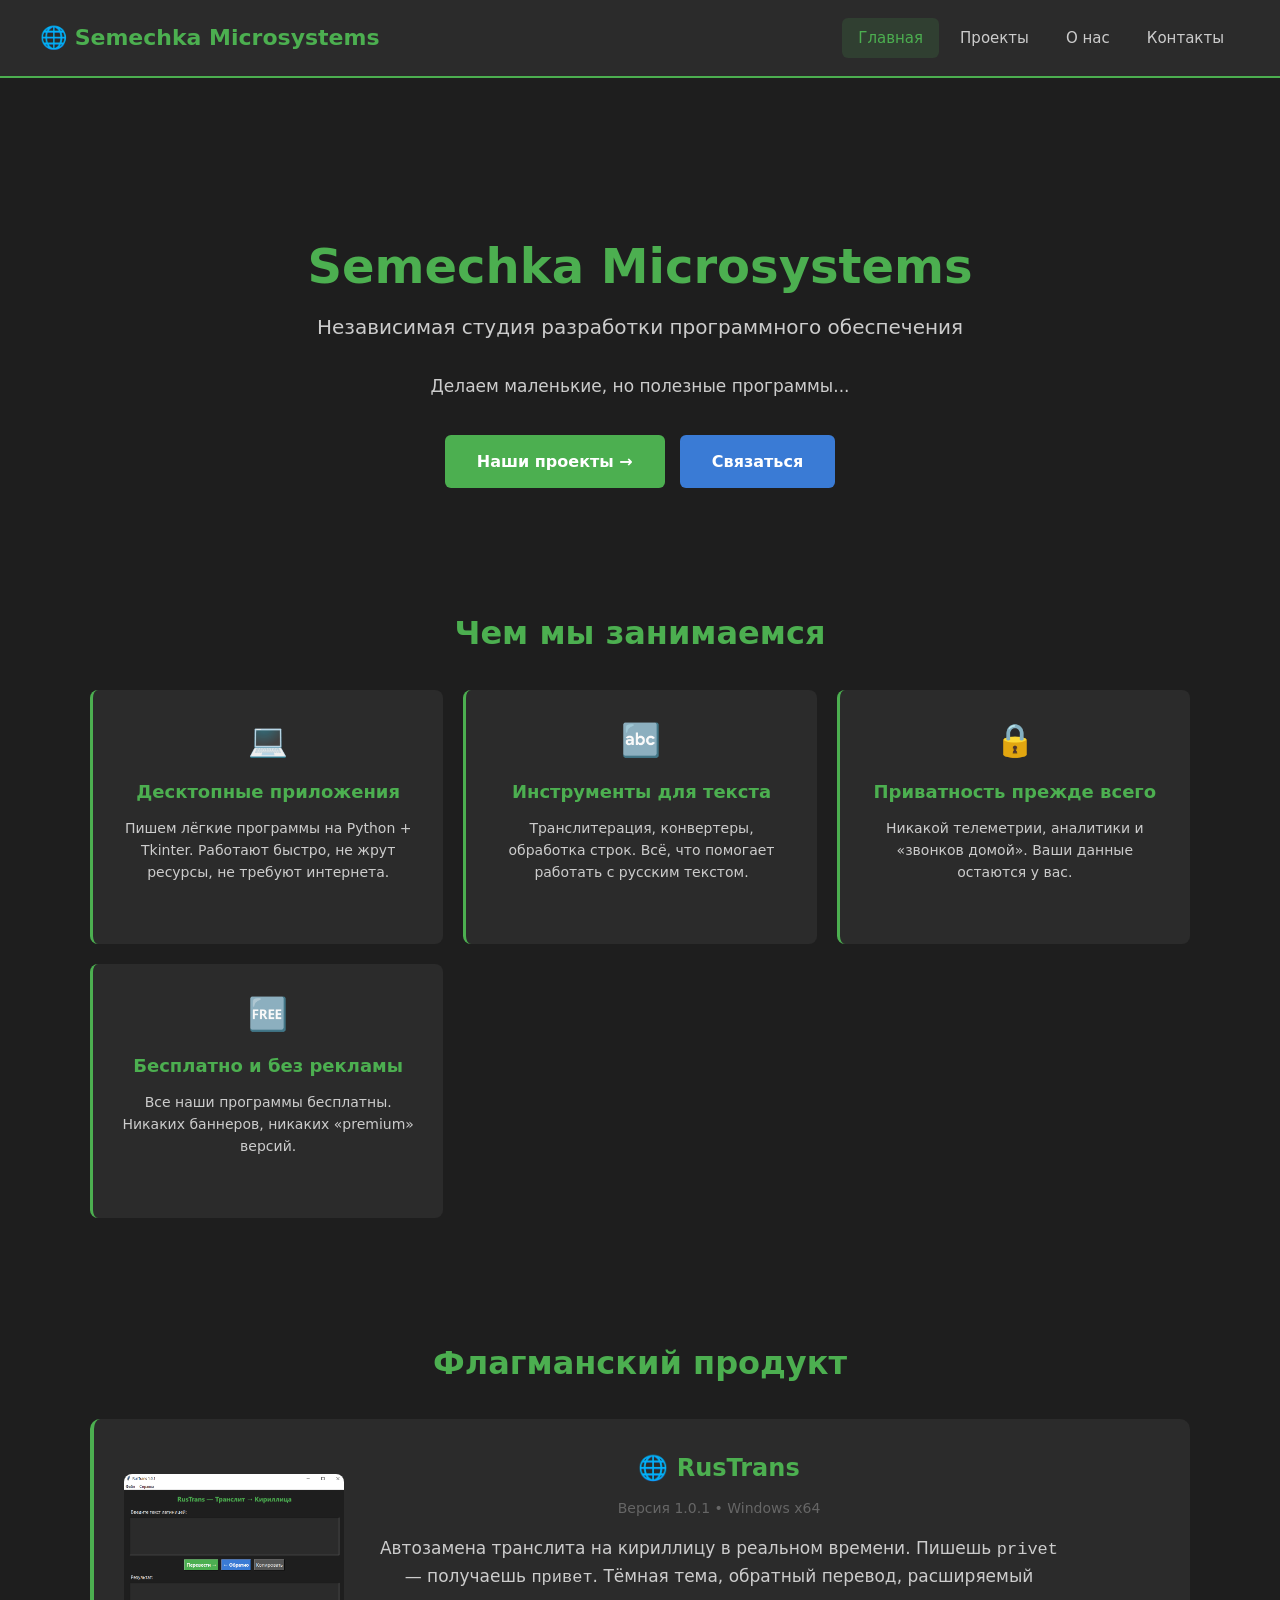
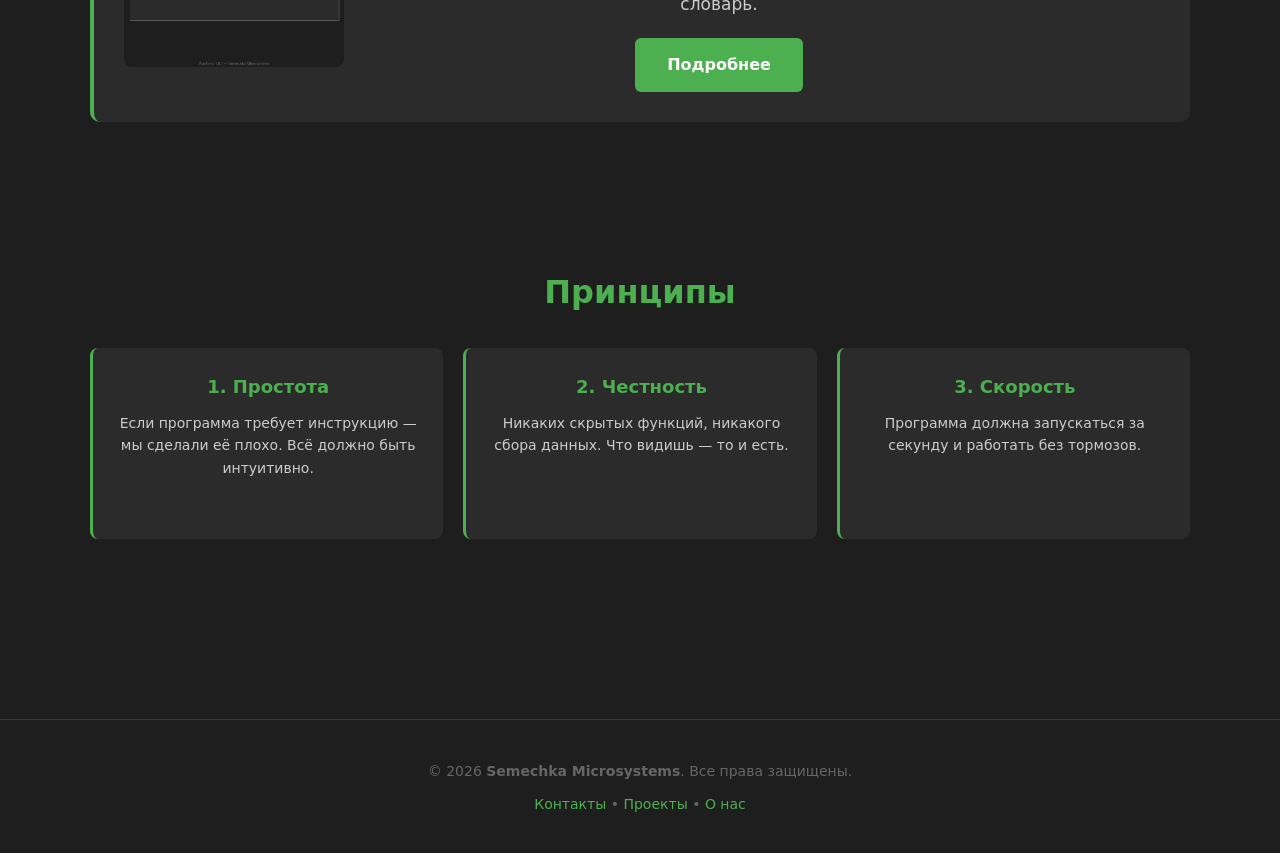
==== index.html @ a8127fbb "Initial commit: Semechka Microsystems site" ====
<!DOCTYPE html>
<html lang="ru">
<head>
<meta charset="UTF-8">
<meta name="viewport" content="width=device-width, initial-scale=1.0">

<title>Semechka Microsystems — Штаб</title>
<meta name="description" content="Semechka Microsystems — независимая студия разработки ПО. RusTrans и другие проекты.">
<meta name="author" content="Semechka Microsystems">
<meta name="theme-color" content="#4CAF50">

<link rel="icon" type="image/x-icon" href="./favicon.ico">
<link rel="icon" type="image/png" sizes="32x32" href="./favicon-32x32.png">
<link rel="icon" type="image/png" sizes="16x16" href="./favicon-16x16.png">
<link rel="apple-touch-icon" sizes="180x180" href="./apple-touch-icon.png">
<link rel="manifest" href="./site.webmanifest">

<meta property="og:title" content="Semechka Microsystems">
<meta property="og:description" content="Независимая студия разработки ПО. RusTrans и другие проекты.">
<meta property="og:image" content="./android-chrome-512x512.png">
<meta property="og:type" content="website">

<meta name="twitter:card" content="summary_large_image">
<meta name="twitter:title" content="Semechka Microsystems">
<meta name="twitter:description" content="Независимая студия разработки ПО.">

<link rel="stylesheet" href="style.css">
</head>
<body>

<header>
  <a href="index.html" class="logo">
  🌐 Semechka Microsystems
</a>
  <nav>
    <a href="index.html" class="active">Главная</a>
    <a href="projects.html">Проекты</a>
    <a href="about.html">О нас</a>
    <a href="contact.html">Контакты</a>
  </nav>
</header>

<main>

<section class="hero">
  <section class="hero">
  <h1>Semechka Microsystems</h1>
  <div class="subtitle">Независимая студия разработки программного обеспечения</div>
  <p>Делаем маленькие, но полезные программы...</p>
  <a href="projects.html" class="btn">Наши проекты →</a>
  <a href="contact.html" class="btn btn-secondary">Связаться</a>
</section>

<section class="section container">
  <h2>Чем мы занимаемся</h2>
  <div class="grid">
    <div class="card">
      <span class="icon">💻</span>
      <h3>Десктопные приложения</h3>
      <p>Пишем лёгкие программы на Python + Tkinter. Работают быстро, не жрут ресурсы, не требуют интернета.</p>
    </div>
    <div class="card">
      <span class="icon">🔤</span>
      <h3>Инструменты для текста</h3>
      <p>Транслитерация, конвертеры, обработка строк. Всё, что помогает работать с русским текстом.</p>
    </div>
    <div class="card">
      <span class="icon">🔒</span>
      <h3>Приватность прежде всего</h3>
      <p>Никакой телеметрии, аналитики и «звонков домой». Ваши данные остаются у вас.</p>
    </div>
    <div class="card">
      <span class="icon">🆓</span>
      <h3>Бесплатно и без рекламы</h3>
      <p>Все наши программы бесплатны. Никаких баннеров, никаких «premium» версий.</p>
    </div>
  </div>
</section>

<section class="section container">
  <h2>Флагманский продукт</h2>
  <div class="project">
    <img src="assets/screenshot-rustrans.png" alt="RusTrans">
    <div class="project-info">
      <h3>🌐 RusTrans</h3>
      <div class="version">Версия 1.0.1 • Windows x64</div>
      <p>Автозамена транслита на кириллицу в реальном времени. Пишешь <code>privet</code> — получаешь <code>привет</code>. Тёмная тема, обратный перевод, расширяемый словарь.</p>
      <a href="projects.html" class="btn">Подробнее</a>
    </div>
  </div>
</section>

<section class="section container">
  <h2>Принципы</h2>
  <div class="grid">
    <div class="card">
      <h3>1. Простота</h3>
      <p>Если программа требует инструкцию — мы сделали её плохо. Всё должно быть интуитивно.</p>
    </div>
    <div class="card">
      <h3>2. Честность</h3>
      <p>Никаких скрытых функций, никакого сбора данных. Что видишь — то и есть.</p>
    </div>
    <div class="card">
      <h3>3. Скорость</h3>
      <p>Программа должна запускаться за секунду и работать без тормозов.</p>
    </div>
  </div>
</section>

</main>

<footer>
  <p>© 2026 <strong>Semechka Microsystems</strong>. Все права защищены.</p>
  <div class="footer-links">
    <a href="contact.html">Контакты</a> •
    <a href="projects.html">Проекты</a> •
    <a href="about.html">О нас</a>
  </div>
</footer>

</body>
</html>
---- style.css ----
/* ============================================================
   Semechka Microsystems — общие стили
   ============================================================ */

* { margin: 0; padding: 0; box-sizing: border-box; }

:root {
  --bg: #1e1e1e;
  --bg-alt: #2b2b2b;
  --bg-hover: #3a3a3a;
  --accent: #4CAF50;
  --accent-hover: #45a049;
  --accent-blue: #3a7bd5;
  --text: #ffffff;
  --text-dim: #cccccc;
  --text-mute: #666666;
  --border: #3a3a3a;
}

body {
  font-family: 'Segoe UI', system-ui, -apple-system, sans-serif;
  background: var(--bg);
  color: var(--text);
  line-height: 1.6;
  min-height: 100vh;
  display: flex;
  flex-direction: column;
}

/* ---------- Шапка ---------- */
header {
  background: var(--bg-alt);
  padding: 18px 40px;
  display: flex;
  justify-content: space-between;
  align-items: center;
  border-bottom: 2px solid var(--accent);
  position: sticky;
  top: 0;
  z-index: 100;
}

.logo {
  font-size: 22px;
  font-weight: bold;
  color: var(--accent);
  display: flex;
  align-items: center;
  gap: 12px;
  text-decoration: none;
}
.logo img {
  height: 36px;
  width: auto;
  image-rendering: pixelated;
}
.logo:hover { color: var(--accent-hover); }
.logo:hover img { opacity: 0.85; }

nav { display: flex; gap: 5px; }
nav a {
  color: var(--text-dim);
  text-decoration: none;
  padding: 8px 16px;
  border-radius: 6px;
  transition: all 0.2s;
  font-size: 15px;
}
nav a:hover { color: var(--accent); background: rgba(76, 175, 80, 0.1); }
nav a.active { color: var(--accent); background: rgba(76, 175, 80, 0.15); }

/* ---------- Контент ---------- */
main { flex: 1; }

.container {
  max-width: 1100px;
  margin: 0 auto;
  padding: 0 20px;
}

.hero {
  text-align: center;
  padding: 80px 20px 60px;
}
.hero .hero-logo {
  height: 120px;
  margin-bottom: 25px;
  image-rendering: pixelated;
}
.hero h1 {
  font-size: 48px;
  color: var(--accent);
  margin-bottom: 15px;
  line-height: 1.2;
}
.hero .subtitle {
  font-size: 20px;
  color: var(--text-dim);
  margin-bottom: 30px;
}
.hero p {
  font-size: 17px;
  color: var(--text-dim);
  max-width: 700px;
  margin: 0 auto 35px;
}

/* ---------- Кнопки ---------- */
.btn {
  display: inline-block;
  background: var(--accent);
  color: white;
  padding: 14px 32px;
  border-radius: 6px;
  text-decoration: none;
  font-weight: bold;
  font-size: 16px;
  transition: all 0.2s;
  border: none;
  cursor: pointer;
}
.btn:hover { background: var(--accent-hover); transform: translateY(-2px); }

.btn-secondary {
  background: var(--accent-blue);
  margin-left: 10px;
}
.btn-secondary:hover { background: #3268b3; }

.btn-outline {
  background: transparent;
  border: 2px solid var(--accent);
  color: var(--accent);
}
.btn-outline:hover { background: var(--accent); color: white; }

/* ---------- Секции ---------- */
.section { padding: 60px 0; }
.section h2 {
  color: var(--accent);
  font-size: 32px;
  margin-bottom: 30px;
  text-align: center;
}
.section h3 {
  color: var(--accent);
  font-size: 22px;
  margin-bottom: 15px;
}

/* ---------- Карточки ---------- */
.grid {
  display: grid;
  grid-template-columns: repeat(auto-fit, minmax(280px, 1fr));
  gap: 20px;
}

.card {
  background: var(--bg-alt);
  padding: 25px;
  border-radius: 8px;
  border-left: 3px solid var(--accent);
  transition: transform 0.2s, box-shadow 0.2s;
}
.card:hover {
  transform: translateY(-4px);
  box-shadow: 0 8px 24px rgba(76, 175, 80, 0.15);
}
.card h3 { color: var(--accent); margin-bottom: 10px; font-size: 18px; }
.card p { color: var(--text-dim); font-size: 14px; }
.card .icon { font-size: 32px; margin-bottom: 12px; display: block; }

/* ---------- Проект ---------- */
.project {
  background: var(--bg-alt);
  border-radius: 10px;
  padding: 30px;
  margin-bottom: 25px;
  border-left: 4px solid var(--accent);
  display: flex;
  gap: 25px;
  align-items: center;
}
.project img {
  width: 220px;
  border-radius: 8px;
  flex-shrink: 0;
}
.project-placeholder {
  width: 220px;
  height: 140px;
  background: #1a1a1a;
  border-radius: 8px;
  display: flex;
  align-items: center;
  justify-content: center;
  font-size: 48px;
  flex-shrink: 0;
}
.project-info h3 {
  color: var(--accent);
  font-size: 24px;
  margin-bottom: 10px;
}
.project-info .version {
  color: var(--text-mute);
  font-size: 14px;
  margin-bottom: 15px;
}
.project-info p {
  color: var(--text-dim);
  margin-bottom: 20px;
}

/* ---------- О компании ---------- */
.about-text {
  max-width: 800px;
  margin: 0 auto;
  font-size: 16px;
  color: var(--text-dim);
  line-height: 1.8;
}
.about-text p { margin-bottom: 20px; }
.about-text strong { color: var(--accent); }

.stats {
  display: grid;
  grid-template-columns: repeat(auto-fit, minmax(180px, 1fr));
  gap: 20px;
  margin: 40px 0;
}
.stat {
  background: var(--bg-alt);
  padding: 25px;
  border-radius: 8px;
  text-align: center;
}
.stat .num {
  font-size: 36px;
  color: var(--accent);
  font-weight: bold;
}
.stat .label {
  color: var(--text-mute);
  font-size: 14px;
  margin-top: 5px;
}

/* ---------- Контакты ---------- */
.contact-grid {
  display: grid;
  grid-template-columns: repeat(auto-fit, minmax(280px, 1fr));
  gap: 20px;
  margin-top: 30px;
}
.contact-card {
  background: var(--bg-alt);
  padding: 25px;
  border-radius: 8px;
  text-align: center;
}
.contact-card .icon { font-size: 40px; margin-bottom: 15px; display: block; }
.contact-card h3 { color: var(--accent); margin-bottom: 10px; }
.contact-card a {
  color: var(--accent-blue);
  text-decoration: none;
  word-break: break-all;
}
.contact-card a:hover { text-decoration: underline; }

/* ---------- 404 ---------- */
.error-page {
  text-align: center;
  padding: 100px 20px;
}
.error-page .code {
  font-size: 120px;
  color: var(--accent);
  font-weight: bold;
  line-height: 1;
}
.error-page h1 {
  font-size: 32px;
  color: var(--text);
  margin: 20px 0;
}
.error-page p {
  color: var(--text-dim);
  margin-bottom: 30px;
}

/* ---------- Футер ---------- */
footer {
  text-align: center;
  padding: 40px 20px;
  color: var(--text-mute);
  border-top: 1px solid var(--border);
  margin-top: 60px;
  font-size: 14px;
}
footer a { color: var(--accent); text-decoration: none; }
footer a:hover { text-decoration: underline; }
footer .footer-links { margin-top: 10px; }

/* ---------- Адаптив ---------- */
@media (max-width: 700px) {
  header { padding: 15px 20px; flex-direction: column; gap: 15px; }
  nav { flex-wrap: wrap; justify-content: center; }
  .hero h1 { font-size: 32px; }
  .hero .subtitle { font-size: 17px; }
  .hero .hero-logo { height: 80px; }
  .project { flex-direction: column; align-items: flex-start; }
  .project img, .project-placeholder { width: 100%; }
  .btn-secondary { margin-left: 0; margin-top: 10px; }
}
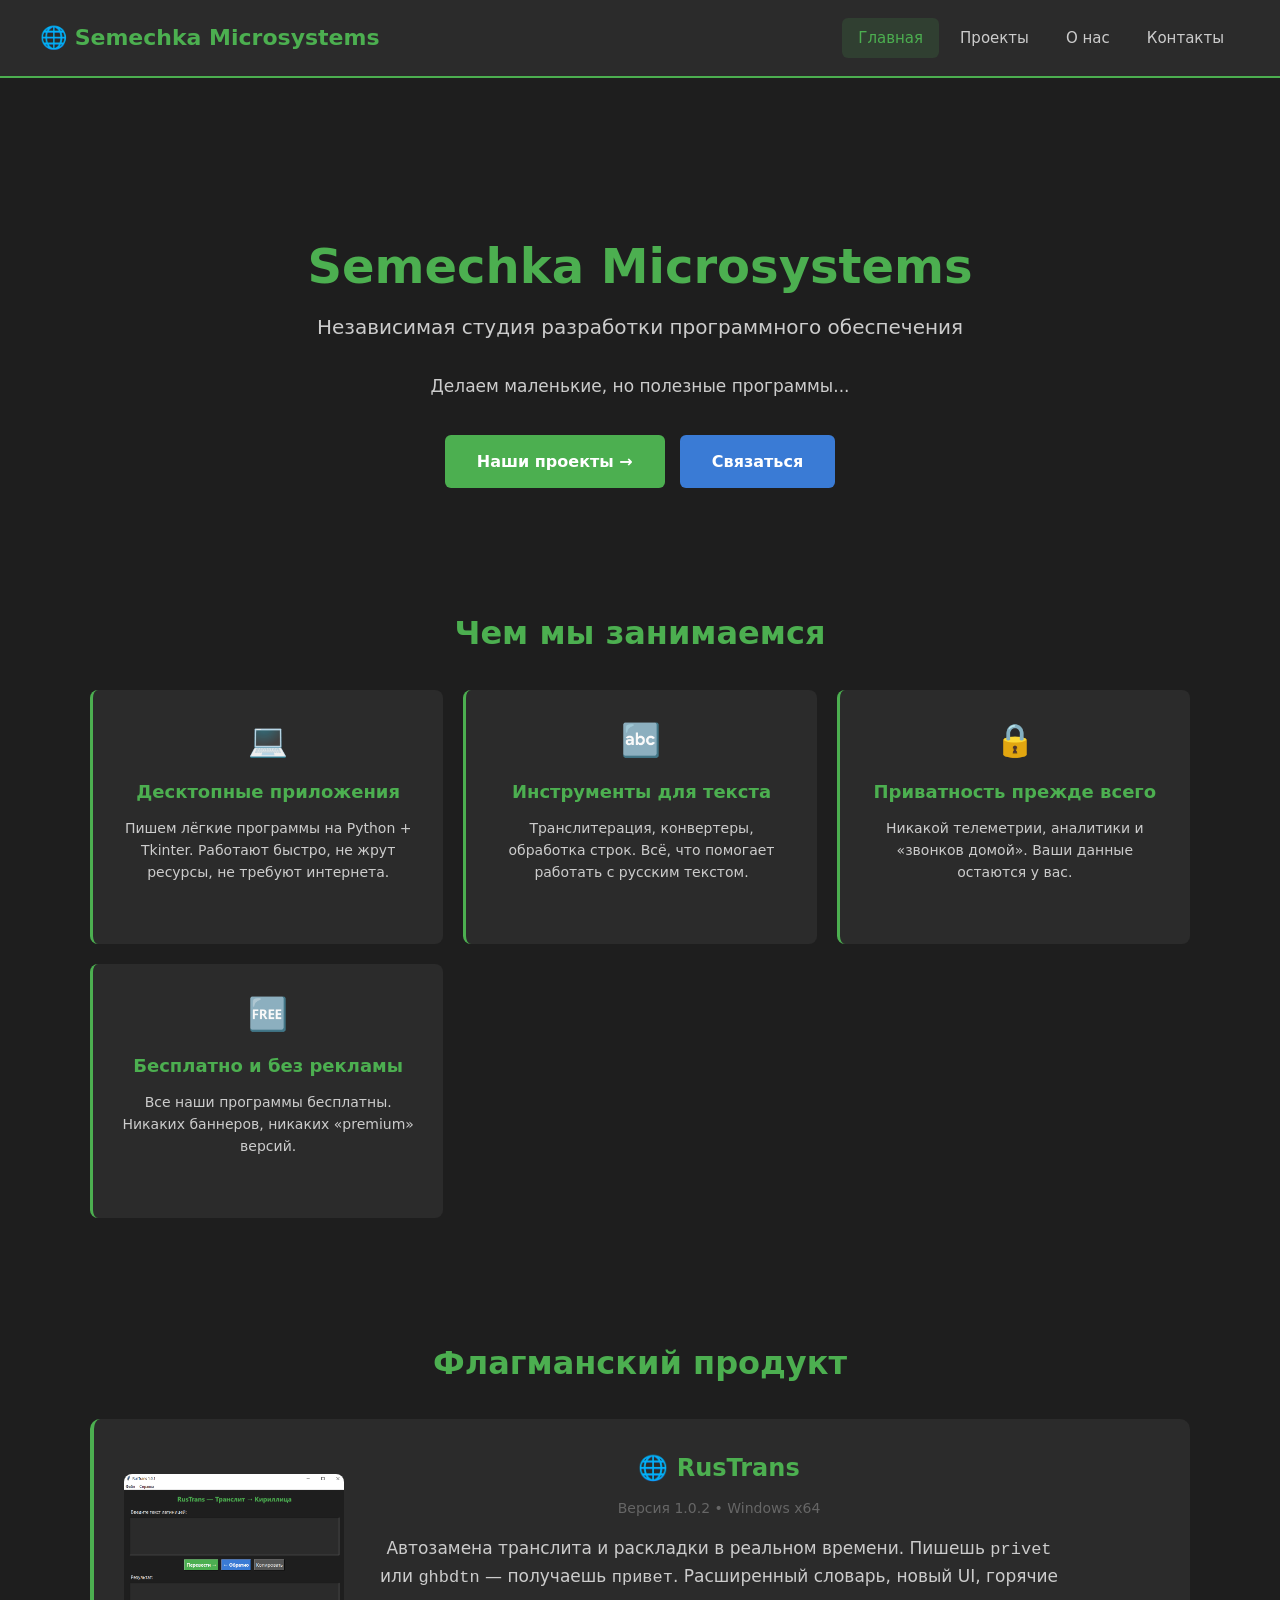
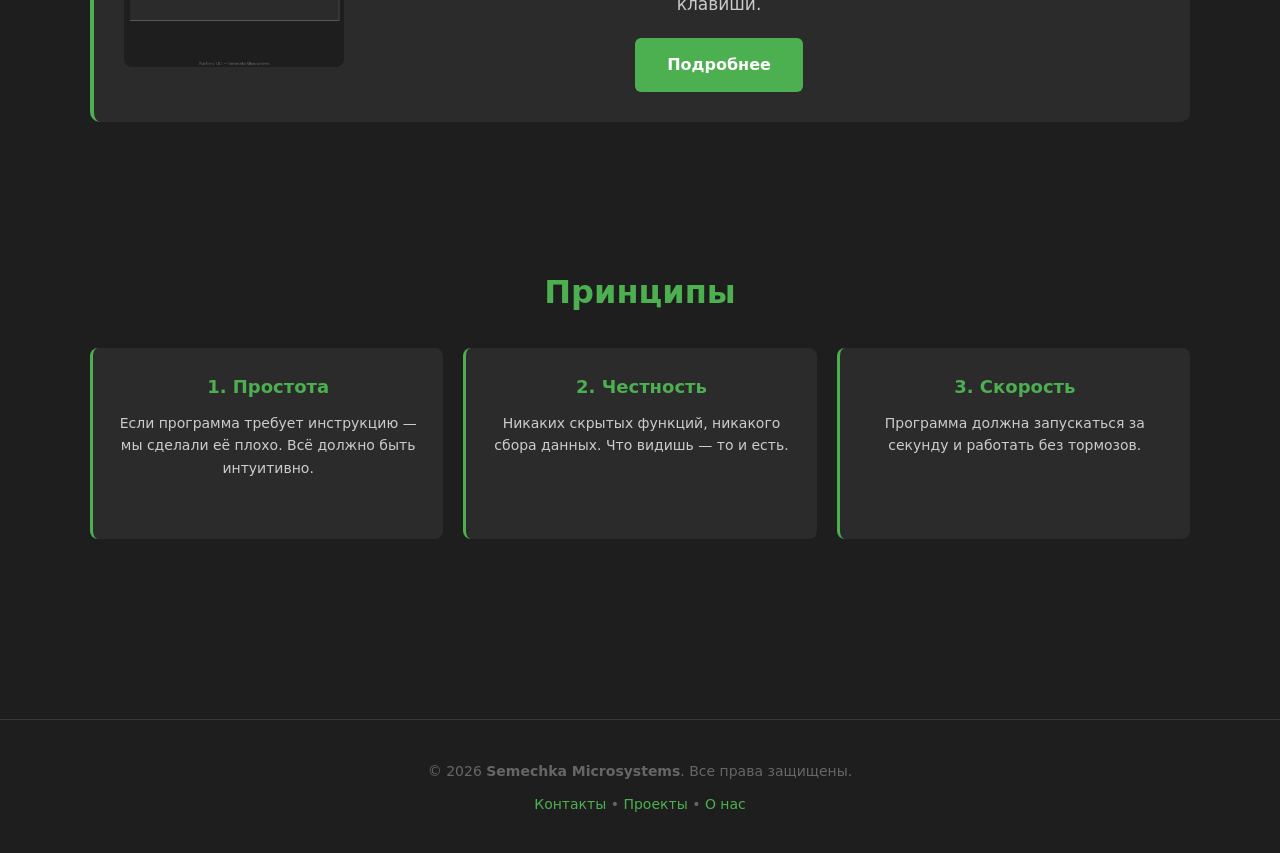
==== commit 7e1505e6: "Fix sitemap and robots with correct URL" ====
--- a/index.html
+++ b/index.html
@@ -83,8 +83,8 @@
     <img src="assets/screenshot-rustrans.png" alt="RusTrans">
     <div class="project-info">
       <h3>🌐 RusTrans</h3>
-      <div class="version">Версия 1.0.1 • Windows x64</div>
-      <p>Автозамена транслита на кириллицу в реальном времени. Пишешь <code>privet</code> — получаешь <code>привет</code>. Тёмная тема, обратный перевод, расширяемый словарь.</p>
+      <div class="version">Версия 1.0.2 • Windows x64</div>
+      <p>Автозамена транслита и раскладки в реальном времени. Пишешь <code>privet</code> или <code>ghbdtn</code> — получаешь <code>привет</code>. Расширенный словарь, новый UI, горячие клавиши.</p>
       <a href="projects.html" class="btn">Подробнее</a>
     </div>
   </div>
